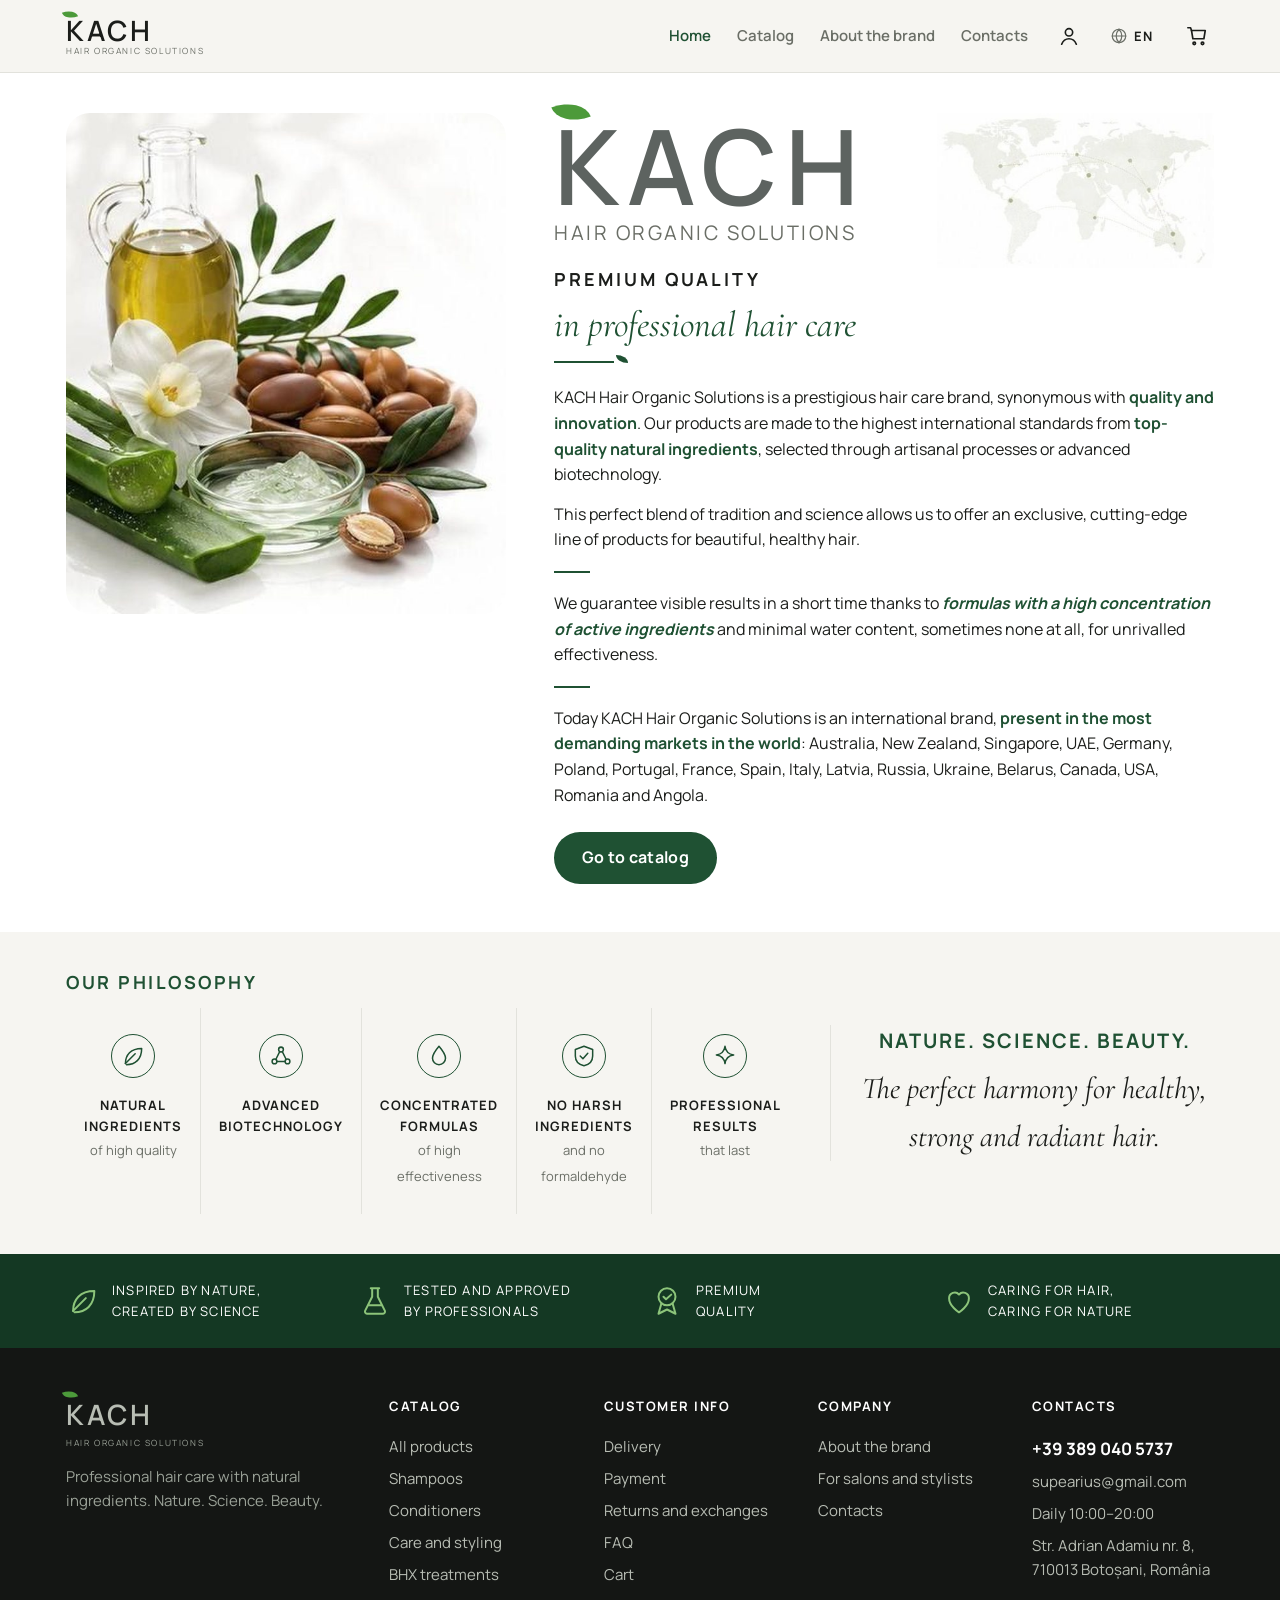
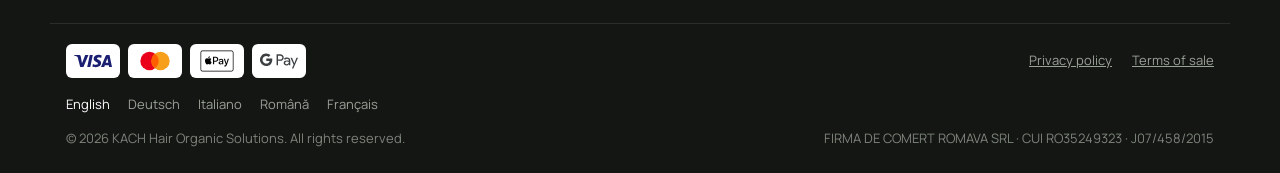
==== index.html @ 1270d690 "Цены без НДС по умолчанию; при выборе Румынии — с НДС 21% Co-Authored-By: Claude Opus 5.5 (1M contex" ====
<!doctype html>
<html lang="en">
<head>
  <meta charset="utf-8">
  <meta name="viewport" content="width=device-width, initial-scale=1">
  <title data-i18n="meta.home.title">KACH Hair Organic Solutions — professional hair care</title>
  <meta name="description" data-i18n-content="meta.home.desc" content="KACH Hair Organic Solutions: shampoos, conditioners, serums and BHX treatments made with natural ingredients.">
  <link rel="canonical" href="https://kachhair.com/">
  <meta property="og:url" content="https://kachhair.com/">
  <link rel="alternate" hreflang="en" href="https://kachhair.com/">
  <link rel="alternate" hreflang="de" href="https://kachhair.com/?lang=de">
  <link rel="alternate" hreflang="it" href="https://kachhair.com/?lang=it">
  <link rel="alternate" hreflang="ro" href="https://kachhair.com/?lang=ro">
  <link rel="alternate" hreflang="fr" href="https://kachhair.com/?lang=fr">
  <link rel="alternate" hreflang="x-default" href="https://kachhair.com/">
  <link rel="icon" href="/favicon.ico" sizes="48x48">
  <link rel="icon" type="image/png" sizes="32x32" href="/images/icons/icon-32.png">
  <link rel="icon" type="image/png" sizes="192x192" href="/images/icons/icon-192.png">
  <link rel="apple-touch-icon" sizes="180x180" href="/apple-touch-icon.png">
  <link rel="manifest" href="/site.webmanifest">
  <link rel="preconnect" href="https://fonts.googleapis.com">
  <link rel="stylesheet" href="https://fonts.googleapis.com/css2?family=Cormorant+Garamond:ital,wght@0,500;0,600;1,500&family=Manrope:wght@400;600;700&display=swap">
  <link rel="stylesheet" href="css/style.css?v=86500">
  <script src="js/i18n.js?v=86500"></script>
</head>
<body data-page="home">
  <header id="site-header"></header>
  <main>
    <section class="brand-hero">
      <div class="container brand-grid">
        <div class="brand-art"><img src="images/hero-ingredients.jpg" data-i18n-alt="home.heroAlt" alt="Argan oil, aloe vera and narcissus — natural KACH ingredients" width="688" height="784"></div>
        <div class="brand-text">
          <img class="world" src="images/world-map.jpg" alt="" aria-hidden="true">
          <div class="big-logo"><span class="logo-word">KACH</span><span class="logo-sub">Hair Organic Solutions</span></div>
          <p class="brand-kicker" data-i18n="home.kicker">Premium quality</p>
          <p class="brand-script" data-i18n="home.script">in professional hair care</p>
          <div class="leaf-rule" aria-hidden="true"></div>
          <p data-i18n="home.p1">KACH Hair Organic Solutions is a prestigious hair care brand, synonymous with <strong>quality and innovation</strong>. Our products are made to the highest international standards from <strong>top-quality natural ingredients</strong>, selected through artisanal processes or advanced biotechnology.</p>
          <p data-i18n="home.p2">This perfect blend of tradition and science allows us to offer an exclusive, cutting-edge line of products for beautiful, healthy hair.</p>
          <hr>
          <p data-i18n="home.p3">We guarantee visible results in a short time thanks to <strong><em>formulas with a high concentration of active ingredients</em></strong> and minimal water content, sometimes none at all, for unrivalled effectiveness.</p>
          <hr>
          <p data-i18n="home.p4">Today KACH Hair Organic Solutions is an international brand, <strong>present in the most demanding markets in the world</strong>: Australia, New Zealand, Singapore, UAE, Germany, Poland, Portugal, France, Spain, Italy, Latvia, Russia, Ukraine, Belarus, Canada, USA, Romania and Angola.</p>
          <a href="catalog.html" class="btn" data-i18n="Go to catalog">Go to catalog</a>
        </div>
      </div>
    </section>

    <section class="philosophy">
      <div class="container phil-grid">
        <div>
          <h2 class="phil-title" data-i18n="home.philTitle">Our philosophy</h2>
          <div class="pillars">
            <div class="pillar"><svg viewBox="0 0 24 24" fill="none" stroke="currentColor" stroke-width="1.4" stroke-linecap="round" stroke-linejoin="round" aria-hidden="true"><path d="M5 19c0-8 5-14 15-14 0 10-6 15-14 15"/><path d="M5 19 14 10"/></svg><strong data-i18n="home.pil1">Natural ingredients</strong><span data-i18n="home.pil1s">of high quality</span></div>
            <div class="pillar"><svg viewBox="0 0 24 24" fill="none" stroke="currentColor" stroke-width="1.4" stroke-linecap="round" stroke-linejoin="round" aria-hidden="true"><circle cx="6" cy="17" r="2.2"/><circle cx="18" cy="17" r="2.2"/><circle cx="12" cy="6" r="2.2"/><path d="M7.2 15.2 10.8 8M16.8 15.2 13.2 8M8.2 17h7.6"/></svg><strong data-i18n="home.pil2">Advanced biotechnology</strong></div>
            <div class="pillar"><svg viewBox="0 0 24 24" fill="none" stroke="currentColor" stroke-width="1.4" stroke-linecap="round" stroke-linejoin="round" aria-hidden="true"><path d="M12 3s6 7 6 11a6 6 0 0 1-12 0c0-4 6-11 6-11z"/></svg><strong data-i18n="home.pil3">Concentrated formulas</strong><span data-i18n="home.pil3s">of high effectiveness</span></div>
            <div class="pillar"><svg viewBox="0 0 24 24" fill="none" stroke="currentColor" stroke-width="1.4" stroke-linecap="round" stroke-linejoin="round" aria-hidden="true"><path d="M12 3 4 6v6c0 5 3.5 8 8 9 4.5-1 8-4 8-9V6z"/><path d="m8.5 12 2.5 2.5 4.5-5"/></svg><strong data-i18n="home.pil4">No harsh ingredients</strong><span data-i18n="home.pil4s">and no formaldehyde</span></div>
            <div class="pillar"><svg viewBox="0 0 24 24" fill="none" stroke="currentColor" stroke-width="1.4" stroke-linecap="round" stroke-linejoin="round" aria-hidden="true"><path d="M12 3c.6 4.6 3.4 7.4 8 8-4.6.6-7.4 3.4-8 8-.6-4.6-3.4-7.4-8-8 4.6-.6 7.4-3.4 8-8z"/></svg><strong data-i18n="home.pil5">Professional results</strong><span data-i18n="home.pil5s">that last</span></div>
          </div>
        </div>
        <div class="motto-box">
          <p class="motto-head" data-i18n="home.mottoHead">Nature. Science. Beauty.</p>
          <p class="motto" data-i18n="home.motto">The perfect harmony for healthy, strong and radiant hair.</p>
        </div>
      </div>
    </section>

    <section class="band">
      <div class="container">
        <div><svg viewBox="0 0 24 24" fill="none" stroke="currentColor" stroke-width="1.4" stroke-linecap="round" stroke-linejoin="round" aria-hidden="true"><path d="M5 19c0-8 5-14 15-14 0 10-6 15-14 15"/><path d="M5 19 14 10"/></svg><span data-i18n="home.band1">Inspired by nature,<br>created by science</span></div>
        <div><svg viewBox="0 0 24 24" fill="none" stroke="currentColor" stroke-width="1.4" stroke-linecap="round" stroke-linejoin="round" aria-hidden="true"><path d="M9 3h6M10 3v6L5 19a1.5 1.5 0 0 0 1.3 2h11.4a1.5 1.5 0 0 0 1.3-2L14 9V3"/><path d="M7.5 15h9"/></svg><span data-i18n="home.band2">Tested and approved<br>by professionals</span></div>
        <div><svg viewBox="0 0 24 24" fill="none" stroke="currentColor" stroke-width="1.4" stroke-linecap="round" stroke-linejoin="round" aria-hidden="true"><circle cx="12" cy="9" r="6"/><path d="m9.5 9 1.8 1.8L15 7.5M8 14l-2 7 6-3 6 3-2-7"/></svg><span data-i18n="home.band3">Premium<br>quality</span></div>
        <div><svg viewBox="0 0 24 24" fill="none" stroke="currentColor" stroke-width="1.4" stroke-linecap="round" stroke-linejoin="round" aria-hidden="true"><path d="M12 20s-7-4.4-7-10a4 4 0 0 1 7-2.6A4 4 0 0 1 19 10c0 5.6-7 10-7 10z"/></svg><span data-i18n="home.band4">Caring for hair,<br>caring for nature</span></div>
      </div>
    </section>
  </main>
  <footer id="site-footer"></footer>
  <script src="js/products.js?v=86500"></script>
  <script src="js/countries.js?v=86500"></script>
  <script src="js/shipping.js?v=86500"></script>
  <script src="js/vendor/supabase.js?v=86500"></script>
  <script src="js/supabase-config.js?v=86500"></script>
  <script src="js/auth.js?v=86500"></script>
  <script src="js/app.js?v=86500"></script>
</body>
</html>
---- css/style.css ----
/* Фирменные цвета KACH — меняйте здесь */
[hidden] { display: none !important; }
:root {
  --bg: #f6f5f1;        /* светлый мрамор */
  --surface: #ffffff;
  --text: #1b1d1a;
  --muted: #6a6e66;
  --green: #1f5133;     /* фирменный тёмно-зелёный */
  --green-dark: #143823;
  --green-soft: #e4ece4;
  --ink: #141614;       /* чёрные плашки */
  --line: #e2e2dc;
  --radius: 14px;
  --shadow: 0 8px 28px rgba(20, 30, 20, 0.07);
  --serif: "Cormorant Garamond", Georgia, "Times New Roman", serif;
  --sans: "Manrope", -apple-system, "Segoe UI", Roboto, Arial, sans-serif;
}

* { box-sizing: border-box; }
html { scroll-behavior: smooth; }
body { margin: 0; font-family: var(--sans); background: var(--bg); color: var(--text); line-height: 1.6; font-size: 16px; }
h1, h2, h3 { font-family: var(--serif); font-weight: 600; line-height: 1.12; text-wrap: balance; }
h1 { font-size: clamp(34px, 5.5vw, 58px); margin: 0 0 16px; }
h2 { font-size: clamp(28px, 4vw, 42px); margin: 0 0 24px; }
h3 { font-size: 23px; margin: 0 0 8px; }
a { color: inherit; }
img { max-width: 100%; display: block; }
.container { width: 100%; max-width: 1180px; margin: 0 auto; padding: 0 16px; }
.muted { color: var(--muted); }
.small { font-size: 14px; }
.section { padding: 64px 0; }
.center { text-align: center; }
.eyebrow { text-transform: uppercase; letter-spacing: 2.5px; font-size: 13px; color: var(--green); font-weight: 700; margin: 0 0 14px; }
:focus-visible { outline: 2px solid var(--green); outline-offset: 2px; }

/* Кнопки */
.btn { display: inline-block; border: 0; cursor: pointer; text-decoration: none; background: var(--green); color: #fff; padding: 13px 28px; border-radius: 999px; font: inherit; font-weight: 700; letter-spacing: .3px; transition: background .2s, transform .1s; }
.btn:hover { background: var(--green-dark); }
.btn:active { transform: scale(.97); }
.btn-small { padding: 8px 16px; font-size: 14px; }
.btn-block { display: block; width: 100%; text-align: center; }
.btn-outline { background: transparent; color: var(--green); box-shadow: inset 0 0 0 1.5px var(--green); }
.btn-outline:hover { background: var(--green); color: #fff; }
.btn-light { background: #fff; color: var(--green-dark); }
.btn-light:hover { background: var(--green-soft); }

/* Логотип */
.logo { display: inline-flex; flex-direction: column; text-decoration: none; line-height: 1; color: var(--text); }
.logo-word { font-family: var(--sans); font-weight: 600; font-size: 28px; letter-spacing: 3px; position: relative; }
.logo-word::before { content: ""; position: absolute; left: -3px; top: -6px; width: 14px; height: 9px; background: #4c9a3a; border-radius: 0 100% 0 100%; transform: rotate(-20deg); }
.logo-sub { font-size: 8.5px; letter-spacing: 1.6px; text-transform: uppercase; color: var(--muted); margin-top: 3px; }

/* Шапка */
#site-header { position: sticky; top: 0; z-index: 20; background: rgba(246, 245, 241, .94); backdrop-filter: blur(8px); border-bottom: 1px solid var(--line); }
.header-inner { display: flex; align-items: center; gap: 24px; height: 72px; }
.nav { display: flex; gap: 26px; margin-left: auto; }
.nav a { text-decoration: none; color: var(--muted); font-weight: 600; font-size: 15px; }
.nav a:hover, .nav a[aria-current="page"] { color: var(--green); }
.cart-link { position: relative; display: flex; color: var(--text); padding: 6px; }
.cart-count { position: absolute; top: -4px; right: -8px; background: var(--green); color: #fff; font-size: 12px; min-width: 20px; height: 20px; border-radius: 10px; display: grid; place-items: center; padding: 0 5px; }
.cart-count[hidden] { display: none; }
.menu-toggle { display: none; background: none; border: 0; font-size: 24px; cursor: pointer; color: var(--text); }
@media (max-width: 760px) {
  .header-inner { gap: 12px; }
  .menu-toggle { display: block; margin-left: auto; order: 2; }
  .cart-link { order: 3; }
  .nav { display: none; position: absolute; top: 72px; left: 0; right: 0; flex-direction: column; gap: 0; background: var(--bg); border-bottom: 1px solid var(--line); }
  .nav a { padding: 14px 16px; border-top: 1px solid var(--line); }
  #site-header.open .nav { display: flex; }
}

/* Главный экран */
.hero { padding: 56px 0 40px; }
.hero-inner { display: grid; grid-template-columns: 1fr 1.05fr; gap: 48px; align-items: center; }
.hero h1 em { font-style: italic; color: var(--green); font-weight: 500; }
.hero .lead { font-size: 18px; color: var(--muted); max-width: 500px; margin: 0 0 28px; }
.hero-actions { display: flex; gap: 12px; flex-wrap: wrap; }
.hero-art { border-radius: 24px; overflow: hidden; box-shadow: var(--shadow); background: #fff; }
.hero-art img { width: 100%; height: auto; }
.trust { display: flex; flex-wrap: wrap; gap: 8px 20px; margin-top: 28px; font-size: 14px; color: var(--muted); }
.trust span::before { content: "✓ "; color: var(--green); font-weight: 700; }
@media (max-width: 860px) { .hero { padding: 32px 0; } .hero-inner { grid-template-columns: 1fr; gap: 28px; } }

/* Философия */
.pillars { display: grid; grid-template-columns: repeat(5, 1fr); border-top: 1px solid var(--line); border-bottom: 1px solid var(--line); }
.pillar { padding: 26px 18px; text-align: center; border-left: 1px solid var(--line); }
.pillar:first-child { border-left: 0; }
.pillar svg { width: 40px; height: 40px; margin: 0 auto 10px; color: var(--green); }
.pillar strong { display: block; font-size: 13px; text-transform: uppercase; letter-spacing: 1px; }
.pillar span { font-size: 13px; color: var(--muted); }
@media (max-width: 900px) { .pillars { grid-template-columns: repeat(2, 1fr); } .pillar { border-left: 0; border-top: 1px solid var(--line); } .pillar:nth-child(-n+2) { border-top: 0; } }

/* Категории */
.cats { display: grid; grid-template-columns: repeat(4, 1fr); gap: 16px; }
.cat { position: relative; display: block; border-radius: var(--radius); overflow: hidden; text-decoration: none; color: #fff; aspect-ratio: 4 / 5; max-width: 100%; background: var(--ink); }
.cat img { width: 100%; height: 100%; object-fit: cover; opacity: .9; transition: transform .4s; }
.cat:hover img { transform: scale(1.04); }
.cat span { position: absolute; left: 0; right: 0; bottom: 0; padding: 40px 18px 16px; background: linear-gradient(transparent, rgba(10, 20, 12, .85)); font-family: var(--serif); font-size: 24px; font-weight: 600; }
@media (max-width: 860px) { .cats { grid-template-columns: repeat(2, 1fr); } }

/* Карточки товаров */
.grid { display: grid; grid-template-columns: repeat(4, 1fr); gap: 20px; }
@media (max-width: 1000px) { .grid { grid-template-columns: repeat(3, 1fr); } }
@media (max-width: 760px) { .grid { grid-template-columns: repeat(2, 1fr); gap: 12px; } }
.card { background: var(--surface); border-radius: var(--radius); overflow: hidden; box-shadow: var(--shadow); display: flex; flex-direction: column; transition: transform .2s; min-width: 0; }
.card:hover { transform: translateY(-3px); }
.card-image { position: relative; display: block; aspect-ratio: 4 / 5; background: #f1f0ec; }
.card-image img { width: 100%; height: 100%; object-fit: cover; }
.badge { position: absolute; top: 12px; left: 12px; background: var(--green); color: #fff; font-size: 12px; font-weight: 700; padding: 4px 10px; border-radius: 999px; }
.card-body { padding: 16px 18px 18px; display: flex; flex-direction: column; flex: 1; }
.card-body h3 { font-family: var(--sans); font-size: 17px; font-weight: 700; margin: 0 0 4px; }
.card-body h3 a { text-decoration: none; }
.card-type { font-size: 12px; color: var(--green); text-transform: uppercase; letter-spacing: 1px; font-weight: 700; margin: 0 0 6px; }
.card-sub { margin: 0 0 6px; color: var(--muted); font-size: 14px; }
.card-sizes { margin: 0 0 14px; font-size: 13px; color: var(--muted); }
.card-footer { margin-top: auto; display: flex; align-items: center; justify-content: space-between; gap: 8px; flex-wrap: wrap; }
.price { font-weight: 700; font-size: 16px; }
.price.big { font-size: 26px; margin: 4px 0 16px; }
@media (max-width: 480px) { .card-body { padding: 12px; } .card-footer .btn { width: 100%; text-align: center; } }

/* Каталог */
.chips { display: flex; gap: 8px; flex-wrap: wrap; margin-bottom: 28px; }
.chip { border: 1px solid var(--line); background: var(--surface); padding: 8px 16px; border-radius: 999px; cursor: pointer; font: inherit; font-size: 14px; font-weight: 600; color: var(--text); }
.chip.active { background: var(--green); border-color: var(--green); color: #fff; }
select, input, textarea { font: inherit; color: var(--text); background: var(--surface); border: 1px solid var(--line); border-radius: 10px; padding: 10px 12px; }

/* Страница товара */
.breadcrumbs { margin: 24px 0; font-size: 14px; color: var(--muted); }
.breadcrumbs a { color: var(--green); }
.product-layout { display: grid; grid-template-columns: 1fr 1fr; gap: 48px; align-items: start; }
.product-image { border-radius: var(--radius); overflow: hidden; background: #f1f0ec; }
.product-image img { width: 100%; height: auto; }
.product-sub { font-size: 18px; color: var(--muted); margin: -6px 0 8px; }
.sizes { display: flex; gap: 8px; flex-wrap: wrap; }
.buy-row { display: flex; gap: 12px; flex-wrap: wrap; margin: 22px 0; }
.qty { display: inline-flex; align-items: center; border: 1px solid var(--line); border-radius: 999px; background: var(--surface); }
.qty button { background: none; border: 0; width: 40px; height: 44px; font-size: 18px; cursor: pointer; color: var(--text); }
.qty input { width: 44px; border: 0; text-align: center; padding: 0; -moz-appearance: textfield; }
.qty input::-webkit-inner-spin-button { -webkit-appearance: none; }
.qty span { min-width: 28px; text-align: center; }
.specs { margin: 0 0 20px; border-top: 1px solid var(--line); }
.specs div { display: grid; grid-template-columns: 120px 1fr; gap: 12px; padding: 10px 0; border-bottom: 1px solid var(--line); }
.specs dt { color: var(--muted); font-size: 14px; }
.specs dd { margin: 0; font-size: 15px; }
.benefits { list-style: none; padding: 0; margin: 0; display: grid; grid-template-columns: 1fr 1fr; gap: 8px 16px; }
.benefits li { font-size: 14px; font-weight: 600; }
.benefits li::before { content: "✓ "; color: var(--green); }
.product-details { display: grid; grid-template-columns: 1.1fr 1fr; gap: 48px; margin-top: 56px; align-items: start; }
.details-text p { margin: 0 0 14px; }
.details-text h3 { margin-top: 28px; }
.keys { display: flex; flex-wrap: wrap; gap: 8px; }
.key { background: var(--green-soft); color: var(--green-dark); padding: 6px 12px; border-radius: 999px; font-size: 14px; font-weight: 600; }
.poster { margin: 0; }
.poster img { border-radius: var(--radius); box-shadow: var(--shadow); }
.poster figcaption { font-size: 13px; color: var(--muted); margin-top: 8px; }
@media (max-width: 860px) { .product-layout, .product-details { grid-template-columns: 1fr; gap: 24px; } .product-details { margin-top: 32px; } }

/* Корзина */
.cart-layout { display: grid; grid-template-columns: 1fr 340px; gap: 32px; align-items: start; }
.cart-list { background: var(--surface); border-radius: var(--radius); box-shadow: var(--shadow); }
.cart-row { display: grid; grid-template-columns: 64px 1fr auto auto 32px; gap: 16px; align-items: center; padding: 14px 20px; border-bottom: 1px solid var(--line); }
.cart-row:last-child { border-bottom: 0; }
.cart-thumb { border-radius: 10px; overflow: hidden; aspect-ratio: 4 / 5; }
.cart-thumb img { width: 100%; height: 100%; object-fit: cover; }
.cart-name { display: flex; flex-direction: column; min-width: 0; }
.cart-name a { text-decoration: none; }
.cart-sum { min-width: 80px; text-align: right; }
.remove { background: none; border: 0; font-size: 22px; color: var(--muted); cursor: pointer; }
.remove:hover { color: #b04a3a; }
.summary { background: var(--surface); border-radius: var(--radius); box-shadow: var(--shadow); padding: 24px; position: sticky; top: 92px; }
.row { display: flex; justify-content: space-between; gap: 12px; padding: 6px 0; }
.row.total { border-top: 1px solid var(--line); margin: 12px 0 18px; padding-top: 14px; font-weight: 700; font-size: 18px; }
@media (max-width: 860px) {
  .cart-layout { grid-template-columns: 1fr; }
  .summary { position: static; }
  .cart-row { grid-template-columns: 56px 1fr 32px; grid-template-areas: "img name rm" "img qty sum"; row-gap: 8px; padding: 14px 16px; }
  .cart-thumb { grid-area: img; } .cart-name { grid-area: name; } .remove { grid-area: rm; }
  .cart-row .qty { grid-area: qty; justify-self: start; } .cart-sum { grid-area: sum; }
}

/* Оформление заказа */
.checkout-layout { display: grid; grid-template-columns: 1fr 360px; gap: 32px; align-items: start; }
.form { background: var(--surface); border-radius: var(--radius); box-shadow: var(--shadow); padding: 28px; display: grid; gap: 18px; }
.form fieldset { border: 0; padding: 0; margin: 0; display: grid; gap: 14px; }
.form legend { font-family: var(--serif); font-size: 24px; font-weight: 600; margin-bottom: 10px; }
.field { display: grid; gap: 6px; }
.field label { font-size: 14px; color: var(--muted); }
.field-row { display: grid; grid-template-columns: 1fr 1fr; gap: 14px; }
.radio { display: flex; gap: 10px; align-items: flex-start; padding: 12px 14px; border: 1px solid var(--line); border-radius: 10px; cursor: pointer; }
.radio input { margin-top: 5px; accent-color: var(--green); }
.radio:has(input:checked) { border-color: var(--green); background: var(--green-soft); }
@media (max-width: 860px) { .checkout-layout { grid-template-columns: 1fr; } .field-row { grid-template-columns: 1fr; } .form { padding: 20px; } }

/* Пустые состояния */
.empty { text-align: center; padding: 64px 16px; }
.success-icon { width: 72px; height: 72px; border-radius: 50%; background: var(--green); color: #fff; font-size: 36px; display: grid; place-items: center; margin: 0 auto 20px; }

/* О бренде */
.about-grid { display: grid; grid-template-columns: 1fr 1fr; gap: 48px; align-items: center; }
.about-grid p { margin: 0 0 14px; }
.panel { background: var(--surface); border-radius: var(--radius); box-shadow: var(--shadow); padding: 28px; }
.panel p { margin: 0 0 10px; }
.countries { display: flex; flex-wrap: wrap; gap: 8px; margin-top: 8px; }
.countries span { border: 1px solid var(--line); background: var(--surface); border-radius: 999px; padding: 4px 12px; font-size: 14px; }
@media (max-width: 860px) { .about-grid { grid-template-columns: 1fr; gap: 24px; } }

/* Тёмная полоса */
.band { background: var(--green-dark); color: #fff; }
.band .container { display: grid; grid-template-columns: repeat(4, 1fr); gap: 20px; padding-top: 26px; padding-bottom: 26px; }
.band .container > div { font-size: 13px; text-transform: uppercase; letter-spacing: 1.2px; display: flex; gap: 12px; align-items: center; }
.band svg { flex: none; width: 34px; height: 34px; color: #8cc47a; }
@media (max-width: 860px) { .band .container { grid-template-columns: 1fr 1fr; } }

/* Баннер */
.banner { background: var(--green); color: #fff; border-radius: 24px; padding: 48px 32px; text-align: center; }
.banner h2 { margin-bottom: 10px; }
.banner p { opacity: .85; max-width: 560px; margin: 0 auto 24px; }
.motto { font-family: var(--serif); font-style: italic; font-size: clamp(22px, 3vw, 30px); }

/* Подвал */
#site-footer { background: var(--ink); color: #c9cdc5; margin-top: 40px; padding: 0 0 24px; font-size: 15px; }
.footer-top { background: var(--green-dark); color: #fff; }
.footer-top-inner { display: flex; justify-content: space-between; align-items: center; gap: 16px 32px; flex-wrap: wrap; padding-top: 22px; padding-bottom: 22px; }
.footer-top strong { display: block; font-family: var(--serif); font-size: 24px; font-weight: 600; }
.footer-top span { color: #bfd3c3; font-size: 14px; }
.socials { display: flex; gap: 10px; flex-wrap: wrap; }
.social { width: 42px; height: 42px; border-radius: 50%; display: grid; place-items: center; border: 1px solid rgba(255,255,255,.35); color: #fff; transition: background .2s; }
.social:hover { background: rgba(255,255,255,.12); }
.social svg { width: 20px; height: 20px; }
#site-footer .logo { color: #fff; }
#site-footer .logo-sub { color: #9aa197; }
.footer-note { color: #9aa197; margin: 14px 0 8px; max-width: 300px; }
.footer-made { color: #8cc47a; font-size: 13px; text-transform: uppercase; letter-spacing: 1.5px; margin: 0; }
.footer-inner { display: grid; grid-template-columns: 1.6fr repeat(4, 1fr); gap: 32px; padding-top: 48px; padding-bottom: 32px; }
.footer-inner h4 { margin: 0 0 14px; font-size: 13px; text-transform: uppercase; letter-spacing: 1.5px; color: #fff; }
.footer-inner a:not(.logo), .footer-inner span { display: block; text-decoration: none; color: #b8bdb4; padding: 4px 0; }
.footer-inner a:not(.logo):hover { color: #fff; }
.footer-inner .footer-phone { color: #fff !important; font-weight: 700; font-size: 17px; }
.footer-bottom { display: flex; justify-content: space-between; align-items: center; gap: 16px; flex-wrap: wrap; border-top: 1px solid #2a2e29; padding-top: 20px; padding-bottom: 16px; }
.pay { display: flex; gap: 8px; flex-wrap: wrap; }
.pay-badge { display: inline-flex; align-items: center; justify-content: center; width: 54px; height: 34px; padding: 6px 8px; background: #fff; border-radius: 6px; }
.pay-inline { margin: 8px 0 4px; }
.pay-inline .pay-badge { width: 46px; height: 30px; padding: 5px 7px; border: 1px solid #e3e3dc; }
.pay-badge svg { width: 100%; height: 100%; display: block; }
.legal { display: flex; gap: 20px; flex-wrap: wrap; }
.legal a { color: #9aa197; font-size: 13px; }
.legal a:hover { color: #fff; }
.copyright { display: flex; justify-content: space-between; gap: 8px 24px; flex-wrap: wrap; font-size: 13px; color: #7d847a; }
@media (max-width: 1000px) { .footer-inner { grid-template-columns: repeat(2, 1fr); } .footer-brand { grid-column: 1 / -1; } }
@media (max-width: 480px) { .footer-inner { grid-template-columns: 1fr; gap: 24px; } }

/* Страница «Покупателям» */
.info-layout { display: grid; grid-template-columns: 240px 1fr; gap: 40px; align-items: start; }
.info-nav { position: sticky; top: 92px; display: grid; gap: 4px; }
.info-nav a { text-decoration: none; color: var(--muted); padding: 6px 12px; border-radius: 8px; font-weight: 600; font-size: 15px; }
.info-nav a:hover { background: var(--green-soft); color: var(--green-dark); }
.info-block { background: var(--surface); border-radius: var(--radius); box-shadow: var(--shadow); padding: 28px; margin-bottom: 20px; scroll-margin-top: 96px; min-width: 0; }
.info-block h2 { font-size: 30px; margin-bottom: 14px; }
.info-block p, .info-block li { color: #3b3f39; }
.info-block ul { padding-left: 20px; }
.info-block details { border-top: 1px solid var(--line); padding: 12px 0; }
.info-block summary { cursor: pointer; font-weight: 700; }
.info-block details p { margin: 8px 0 0; }
.note { background: #fff8e6; border: 1px solid #f0dfb0; color: #6b5514; border-radius: 10px; padding: 10px 14px; font-size: 14px; }
@media (max-width: 860px) { .info-layout { grid-template-columns: 1fr; } .info-nav { position: static; display: flex; flex-wrap: wrap; } .info-block { padding: 20px; } }

/* Уведомление */
.toast { position: fixed; left: 50%; bottom: 24px; transform: translate(-50%, 20px); background: var(--ink); color: #fff; padding: 12px 22px; border-radius: 999px; opacity: 0; pointer-events: none; transition: .25s; z-index: 50; white-space: nowrap; }
.toast.show { opacity: 1; transform: translate(-50%, 0); }
@media (prefers-reduced-motion: reduce) { * { transition: none !important; scroll-behavior: auto !important; } }

/* Главная по плакату бренда */
.brand-hero { padding: 40px 0 48px; background: var(--surface); }
.brand-grid { display: grid; grid-template-columns: 0.8fr 1.2fr; gap: 48px; align-items: start; }
.brand-art { border-radius: 24px; overflow: hidden; position: sticky; top: 96px; }
.brand-art img { width: 100%; height: auto; }
.brand-text { position: relative; text-align: left; min-width: 0; }
.brand-text p { margin: 0 0 14px; }
.brand-text strong { color: var(--green); }
.brand-text hr { border: 0; border-top: 2px solid var(--green); width: 36px; margin: 18px 0; }
.world { position: absolute; right: 0; top: 0; width: 42%; opacity: .7; pointer-events: none; }
.big-logo { display: flex; flex-direction: column; line-height: 1; margin-bottom: 22px; position: relative; }
.big-logo .logo-word { font-size: clamp(56px, 9vw, 104px); letter-spacing: 8px; color: #5d6360; }
.big-logo .logo-word::before { width: 34px; height: 22px; left: 0; top: -12px; }
.big-logo .logo-sub { font-size: clamp(13px, 1.8vw, 20px); letter-spacing: 2.5px; margin-top: 6px; }
.brand-kicker { font-size: 18px; font-weight: 700; letter-spacing: 3px; text-transform: uppercase; margin: 0 0 2px !important; }
.brand-script { font-family: var(--serif); font-style: italic; font-size: clamp(26px, 3.4vw, 36px); color: var(--green); margin: 0 0 8px !important; }
.leaf-rule { width: 60px; height: 2px; background: var(--green); margin: 4px 0 22px; position: relative; }
.leaf-rule::after { content: ""; position: absolute; right: -14px; top: -6px; width: 12px; height: 8px; background: var(--green); border-radius: 0 100% 0 100%; }
.brand-text .btn { margin-top: 10px; }
.philosophy { padding: 40px 0; background: var(--bg); }
.phil-grid { display: grid; grid-template-columns: 1.6fr 1fr; gap: 32px; align-items: center; }
.phil-title { font-family: var(--sans); font-size: 18px; font-weight: 700; letter-spacing: 2.5px; text-transform: uppercase; color: var(--green); margin: 0 0 16px; }
.philosophy .pillars { border: 0; }
.philosophy .pillar svg { width: 44px; height: 44px; padding: 8px; border: 1.4px solid var(--green); border-radius: 50%; }
.motto-box { text-align: center; border-left: 1px solid var(--line); padding-left: 24px; }
.motto-head { font-size: 20px; font-weight: 700; letter-spacing: 2px; text-transform: uppercase; color: var(--green); margin: 0 0 8px; }
.motto-box .motto { margin: 0; }
@media (max-width: 960px) {
  .brand-grid, .phil-grid { grid-template-columns: 1fr; gap: 28px; }
  .brand-art { position: static; max-width: 520px; }
  .motto-box { border-left: 0; padding-left: 0; border-top: 1px solid var(--line); padding-top: 24px; }
}
@media (max-width: 560px) { .world { display: none; } .big-logo .logo-word { letter-spacing: 5px; } }
@media (max-width: 560px) { .band .container { grid-template-columns: 1fr; } }
[data-page="home"] #site-footer { margin-top: 0; }
[data-page="home"] .footer-top { border-top: 1px solid rgba(255,255,255,.12); }

/* Иконка кабинета */
.account-link { position: relative; display: flex; color: var(--text); padding: 6px; }
.account-link.logged svg { display: none; }
.account-initial { width: 30px; height: 30px; border-radius: 50%; background: var(--green); color: #fff; display: grid; place-items: center; font-weight: 700; font-size: 14px; }
.account-initial[hidden] { display: none; }
@media (max-width: 760px) { .account-link { order: 3; margin-left: 4px; } .cart-link { order: 4; } }

/* Избранное */
.card { position: relative; }
.fav { position: absolute; top: 10px; right: 10px; z-index: 2; width: 38px; height: 38px; border-radius: 50%; border: 0; background: rgba(255,255,255,.92); color: var(--text); display: grid; place-items: center; cursor: pointer; box-shadow: 0 2px 8px rgba(0,0,0,.08); transition: transform .15s; }
.fav:hover { transform: scale(1.08); }
.fav.on { color: #c0392b; }
.fav.on svg { fill: currentColor; }
.fav-big { position: static; width: 46px; height: 46px; border: 1px solid var(--line); box-shadow: none; background: var(--surface); }

/* Вход и регистрация */
.auth-wrap { display: grid; grid-template-columns: minmax(0, 460px) minmax(0, 1fr); gap: 48px; align-items: start; justify-content: center; }
.auth-wrap.single { grid-template-columns: minmax(0, 480px); }
.auth-card { background: var(--surface); border-radius: 20px; box-shadow: var(--shadow); padding: 32px; }
.auth-card.center { text-align: center; }
.auth-title { font-size: 36px; margin: 18px 0 18px; }
.auth-tabs { display: grid; grid-template-columns: 1fr 1fr; background: var(--bg); border-radius: 999px; padding: 4px; }
.auth-tabs button { border: 0; background: none; padding: 10px; border-radius: 999px; font: inherit; font-weight: 700; color: var(--muted); cursor: pointer; }
.auth-tabs button.active { background: var(--surface); color: var(--green-dark); box-shadow: 0 1px 4px rgba(0,0,0,.08); }
.btn-google { width: 100%; display: flex; align-items: center; justify-content: center; gap: 10px; border: 1px solid var(--line); background: var(--surface); border-radius: 999px; padding: 12px; font: inherit; font-weight: 700; cursor: pointer; color: var(--text); }
.btn-google:hover { background: var(--bg); }
.btn-google:disabled, .btn:disabled { opacity: .6; cursor: wait; }
.or { display: flex; align-items: center; gap: 12px; color: var(--muted); font-size: 13px; margin: 18px 0; }
.or::before, .or::after { content: ""; flex: 1; border-top: 1px solid var(--line); }
.auth-form { display: grid; gap: 14px; }
.auth-form input:not([type="checkbox"]), .cab-form input { width: 100%; }
.pass-wrap { position: relative; }
.pass-wrap input { padding-right: 90px; }
.pass-toggle { position: absolute; right: 6px; top: 50%; transform: translateY(-50%); border: 0; background: none; color: var(--green); font: inherit; font-size: 13px; font-weight: 700; cursor: pointer; padding: 6px 8px; }
.check { display: flex; gap: 8px; align-items: flex-start; }
.check input { margin-top: 4px; accent-color: var(--green); }
.form-msg { margin: 0; font-size: 14px; min-height: 0; }
.form-msg.err { color: #b03a2e; background: #fbecea; padding: 10px 12px; border-radius: 8px; }
.form-msg.ok { color: var(--green-dark); background: var(--green-soft); padding: 10px 12px; border-radius: 8px; }
.auth-foot { text-align: center; margin: 16px 0 0; }
.link { border: 0; background: none; color: var(--green); font: inherit; font-weight: 600; cursor: pointer; padding: 0; text-decoration: underline; text-underline-offset: 3px; }
.link.danger { color: #b03a2e; }
.auth-perks { padding-top: 24px; }
.auth-perks h2 { font-size: 30px; }
.auth-perks ul { list-style: none; padding: 0; margin: 0; display: grid; gap: 18px; }
.auth-perks li { display: grid; gap: 2px; padding-left: 28px; position: relative; }
.auth-perks li::before { content: "✓"; position: absolute; left: 0; top: 0; color: var(--green); font-weight: 700; }
.auth-perks span { color: var(--muted); font-size: 15px; }
.login-hint { background: var(--green-soft); border-radius: 10px; padding: 10px 14px; margin: 0; font-size: 14px; }
.login-hint[hidden] { display: none; }
@media (max-width: 860px) { .auth-wrap { grid-template-columns: minmax(0, 1fr); gap: 28px; } .auth-card { padding: 22px; } .auth-perks { padding-top: 0; } }

/* Кабинет */
.cab-head { display: flex; align-items: center; gap: 16px; margin-bottom: 28px; }
.cab-head h1 { margin: 0; font-size: clamp(30px, 4vw, 44px); }
.cab-head p { margin: 0; }
.avatar { width: 64px; height: 64px; border-radius: 50%; background: var(--green); color: #fff; display: grid; place-items: center; font-size: 26px; font-weight: 700; flex: none; }
.cab-layout { display: grid; grid-template-columns: 240px minmax(0, 1fr); gap: 32px; align-items: start; }
.cab-nav { display: grid; gap: 4px; background: var(--surface); border-radius: var(--radius); box-shadow: var(--shadow); padding: 12px; position: sticky; top: 92px; }
.cab-nav a { text-decoration: none; padding: 10px 14px; border-radius: 10px; font-weight: 600; color: var(--muted); }
.cab-nav a:hover { background: var(--bg); color: var(--text); }
.cab-nav a.active { background: var(--green-soft); color: var(--green-dark); }
.cab-nav .logout { text-align: left; padding: 10px 14px; color: #b03a2e; text-decoration: none; border-top: 1px solid var(--line); margin-top: 6px; border-radius: 0; }
.cab-body { background: var(--surface); border-radius: var(--radius); box-shadow: var(--shadow); padding: 28px; min-width: 0; }
.cab-body h2 { font-size: 30px; margin-bottom: 18px; }
.cab-empty { text-align: center; padding: 32px 0; color: var(--muted); }
.cab-form { display: grid; gap: 14px; max-width: 520px; }
.cab-form h3 { margin: 18px 0 0; }
.cab-sub { border-top: 1px solid var(--line); margin-top: 28px; padding-top: 20px; display: grid; gap: 8px; justify-items: start; max-width: 520px; }
.cab-sub h3, .cab-sub p { margin: 0; }
.grid-3 { grid-template-columns: repeat(3, minmax(0, 1fr)); }
.order { border: 1px solid var(--line); border-radius: 12px; padding: 16px 18px; margin-bottom: 14px; }
.order header, .order footer { display: flex; justify-content: space-between; gap: 12px; flex-wrap: wrap; align-items: center; }
.order ul { list-style: none; padding: 0; margin: 12px 0; display: grid; gap: 6px; }
.order li { display: flex; justify-content: space-between; gap: 12px; font-size: 15px; }
.order footer { border-top: 1px solid var(--line); padding-top: 10px; }
.status { font-size: 13px; font-weight: 700; padding: 4px 10px; border-radius: 999px; background: #fff3d6; color: #7a5a0c; }
.status-confirmed, .status-shipped { background: #e3eefc; color: #234e8a; }
.status-done, .status-paid { background: var(--green-soft); color: var(--green-dark); }
.status-cancelled { background: #f3e1df; color: #8e2f24; }
.addr-list { display: grid; gap: 10px; margin-bottom: 8px; }
.addr { display: flex; justify-content: space-between; gap: 12px; flex-wrap: wrap; border: 1px solid var(--line); border-radius: 12px; padding: 14px 16px; }
.addr p { margin: 4px 0 0; }
.addr-actions { display: flex; gap: 16px; align-items: center; }
.pill { font-size: 12px; background: var(--green-soft); color: var(--green-dark); padding: 2px 8px; border-radius: 999px; font-weight: 700; }
@media (max-width: 1000px) { .grid-3 { grid-template-columns: repeat(2, minmax(0, 1fr)); } }
@media (max-width: 860px) {
  .cab-layout { grid-template-columns: minmax(0, 1fr); gap: 16px; }
  .cab-nav { position: static; display: flex; overflow-x: auto; padding: 6px; }
  .cab-nav a, .cab-nav .logout { white-space: nowrap; border-top: 0; margin: 0; }
  .cab-body { padding: 20px; }
}

/* Онлайн-оплата */
.pay-test { font-size: 13px; background: #fff3d6; color: #7a5a0c; padding: 8px 12px; border-radius: 10px; margin: 0 0 10px; }
.pay-screen { max-width: 460px; margin: 0 auto; }
.pay-actions { display: grid; gap: 12px; margin: 22px 0 12px; }
.pay-actions #paypal-buttons:empty { display: none; }

/* Плакат товара (HTML-версия фирменного плаката) */
.poster-card { margin: 0; display: grid; grid-template-columns: 0.9fr 1.1fr; background: #f1efe9; border-radius: var(--radius); box-shadow: var(--shadow); overflow: hidden; align-self: start; }
.pc-photo { position: relative; background: #eceae4; }
.pc-photo img { width: 100%; height: 100%; object-fit: cover; }
.pc-body { padding: 26px 24px 20px; }
.pc-logo { font-family: var(--sans); font-weight: 700; font-size: 26px; letter-spacing: 0.04em; line-height: 1; color: var(--ink); }
.pc-logo small { display: block; font-size: 8px; letter-spacing: 0.18em; font-weight: 600; margin-top: 4px; color: var(--muted); }
.pc-name { font-family: var(--sans); font-weight: 800; font-size: clamp(24px, 3vw, 34px); text-transform: uppercase; letter-spacing: 0.01em; margin: 22px 0 8px; color: var(--ink); }
.pc-sub { display: inline-block; background: var(--ink); color: #fff; font-size: 11px; font-weight: 700; letter-spacing: 0.08em; text-transform: uppercase; padding: 5px 10px; border-left: 4px solid #6fa04a; }
.pc-short { font-size: 14px; line-height: 1.5; margin: 16px 0 14px; color: #33372f; }
.pc-ben { list-style: none; margin: 0; padding: 0; display: grid; gap: 10px; }
.pc-ben li { display: flex; align-items: center; gap: 10px; font-size: 14px; font-weight: 600; color: var(--ink); }
.pc-ben svg { flex: none; width: 30px; height: 30px; padding: 5px; border: 1.5px solid var(--ink); border-radius: 50%; color: var(--green); }
.pc-bar { grid-column: 1 / -1; display: flex; flex-wrap: wrap; gap: 10px 22px; align-items: center; background: var(--ink); color: #fff; padding: 14px 20px; font-size: 13px; }
.pc-bar span { display: block; font-size: 10px; letter-spacing: 0.12em; text-transform: uppercase; color: #a9b0a4; }
.pc-bar .pc-hair { flex: 1 1 220px; }
.pc-bar .pc-mx strong { font-family: var(--serif); font-style: italic; font-size: 18px; color: #9fcf7c; }
@media (max-width: 560px) {
  .poster-card { grid-template-columns: 1fr; }
  .pc-photo { aspect-ratio: 4 / 3; }
}
.pc-bar .pc-ph { text-transform: none; }
@media (max-width: 560px) { .pc-photo { aspect-ratio: 1 / 1; } .pc-photo img { object-position: center 20%; } }
.field-hint { display: block; font-size: 12px; color: var(--muted); margin-top: 4px; }
select { font: inherit; }
#addr-fields, #ad-fields { display: grid; gap: 14px; }
.field-hint { margin-top: -2px; }
.cab-form select { width: 100%; }
@media (max-width: 560px) { #addr-fields .field-row { grid-template-columns: 1fr; } }
.cab-count { display: inline-grid; place-items: center; min-width: 22px; height: 22px; padding: 0 6px; margin-left: 8px; border-radius: 999px; background: var(--green); color: #fff; font-size: 12px; font-weight: 700; line-height: 1; vertical-align: 1px; }
.cab-nav a.active .cab-count { background: var(--green-dark); }

.sr-only { position: absolute; width: 1px; height: 1px; overflow: hidden; clip: rect(0 0 0 0); white-space: nowrap; }

.price.sold-out { color: #8a8f87; font-size: 14px; font-weight: 600; }
#buy[disabled] { cursor: not-allowed; }
.vat-note { font-size: 12px; color: #8a8f87; margin: 4px 0 0; }
.vat-center { text-align: center; margin-top: 24px; }
#price + .vat-note { margin: -16px 0 14px; }
.summary .vat-note { margin: 2px 0 14px; text-align: right; }

/* Выбор языка */
.i18n-wait body { opacity: 0; }
.lang-switch { position: relative; display: flex; align-items: center; gap: 4px; color: var(--muted); cursor: pointer; }
.lang-switch svg { flex: none; pointer-events: none; }
.lang-switch select { appearance: none; -webkit-appearance: none; background: transparent; border: 0; font: inherit; font-weight: 700; font-size: 13px; letter-spacing: .5px; color: var(--text); padding: 6px 2px; cursor: pointer; }
.lang-switch select:focus-visible { outline: 2px solid var(--green); border-radius: 4px; }
.lang-switch:hover, .lang-switch:hover select { color: var(--green); }
@media (max-width: 980px) and (min-width: 761px) { .header-inner { gap: 16px; } .nav { gap: 16px; } .nav a { font-size: 14px; } }
@media (max-width: 760px) { .lang-switch { order: 3; } .account-link { order: 4; } .cart-link { order: 5; } }
.footer-langs { display: flex; flex-wrap: wrap; gap: 6px 18px; padding-bottom: 14px; font-size: 13px; }
.footer-langs a { color: #9aa197; text-decoration: none; }
.footer-langs a:hover, .footer-langs a[aria-current] { color: #fff; }
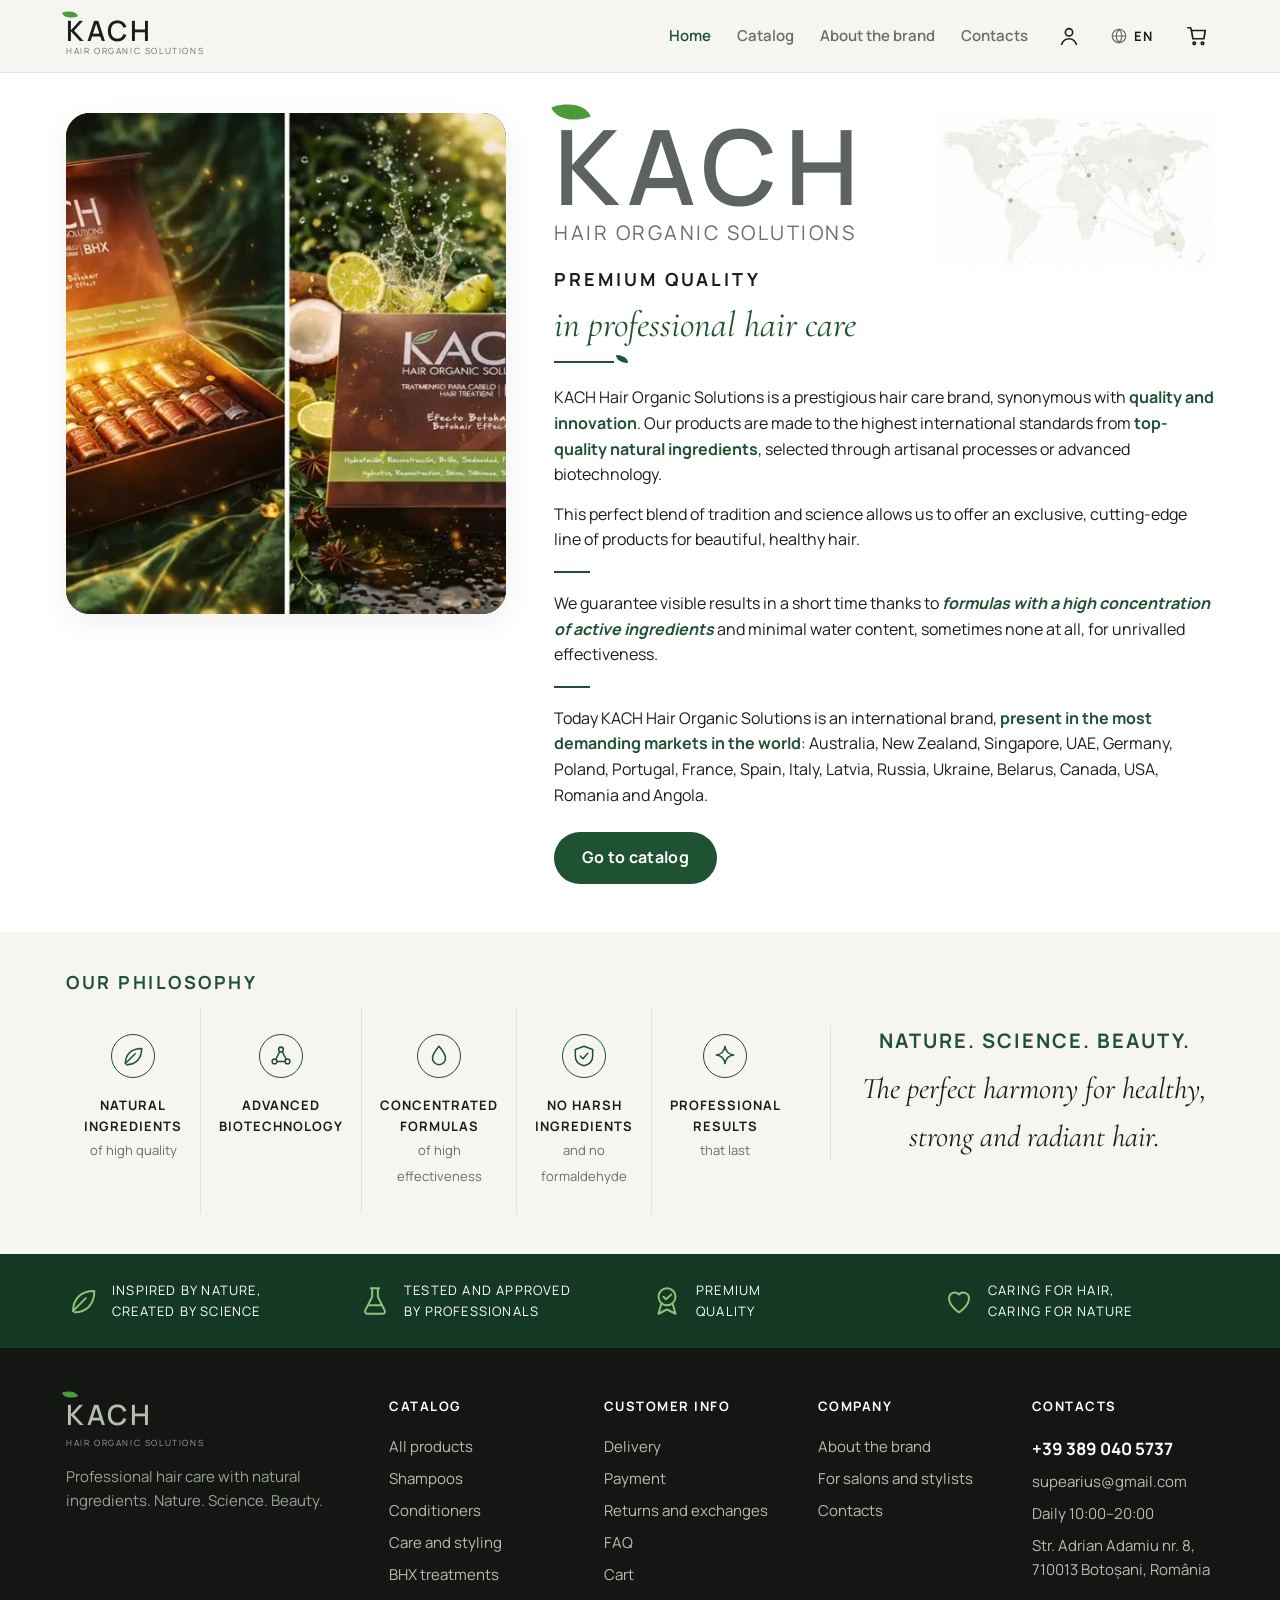
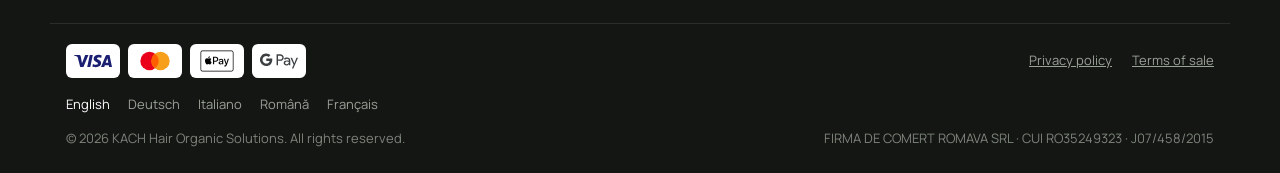
==== commit de50362c: "Home page: promo video (muted autoplay loop) instead of hero photo Co-Authored-By: Claude Opus 5.5 <" ====
--- a/index.html
+++ b/index.html
@@ -20,15 +20,15 @@
   <link rel="manifest" href="/site.webmanifest">
   <link rel="preconnect" href="https://fonts.googleapis.com">
   <link rel="stylesheet" href="https://fonts.googleapis.com/css2?family=Cormorant+Garamond:ital,wght@0,500;0,600;1,500&family=Manrope:wght@400;600;700&display=swap">
-  <link rel="stylesheet" href="css/style.css?v=86500">
-  <script src="js/i18n.js?v=86500"></script>
+  <link rel="stylesheet" href="css/style.css?v=86901">
+  <script src="js/i18n.js?v=86901"></script>
 </head>
 <body data-page="home">
   <header id="site-header"></header>
   <main>
     <section class="brand-hero">
       <div class="container brand-grid">
-        <div class="brand-art"><img src="images/hero-ingredients.jpg" data-i18n-alt="home.heroAlt" alt="Argan oil, aloe vera and narcissus — natural KACH ingredients" width="688" height="784"></div>
+        <div class="brand-art brand-video"><video id="promo" src="images/video/kach-promo.mp4?v=86901" poster="images/video/kach-promo-poster.jpg?v=86901" width="848" height="560" muted loop playsinline autoplay preload="auto" aria-label="KACH Hair Organic Solutions products"></video></div>
         <div class="brand-text">
           <img class="world" src="images/world-map.jpg" alt="" aria-hidden="true">
           <div class="big-logo"><span class="logo-word">KACH</span><span class="logo-sub">Hair Organic Solutions</span></div>
@@ -75,12 +75,23 @@
     </section>
   </main>
   <footer id="site-footer"></footer>
-  <script src="js/products.js?v=86500"></script>
-  <script src="js/countries.js?v=86500"></script>
-  <script src="js/shipping.js?v=86500"></script>
-  <script src="js/vendor/supabase.js?v=86500"></script>
-  <script src="js/supabase-config.js?v=86500"></script>
-  <script src="js/auth.js?v=86500"></script>
-  <script src="js/app.js?v=86500"></script>
+  <script src="js/products.js?v=86901"></script>
+  <script src="js/countries.js?v=86901"></script>
+  <script src="js/shipping.js?v=86901"></script>
+  <script src="js/vendor/supabase.js?v=86901"></script>
+  <script src="js/supabase-config.js?v=86901"></script>
+  <script src="js/auth.js?v=86901"></script>
+  <script src="js/app.js?v=86901"></script>
+  <script>
+    (function () {
+      var v = document.getElementById('promo');
+      if (!v) return;
+      if (window.matchMedia && matchMedia('(prefers-reduced-motion: reduce)').matches) { v.removeAttribute('autoplay'); v.pause(); v.controls = true; return; }
+      if (!('IntersectionObserver' in window)) return;
+      new IntersectionObserver(function (e) {
+        if (e[0].isIntersecting) { var p = v.play(); if (p && p.catch) p.catch(function () {}); } else v.pause();
+      }, { threshold: 0.25 }).observe(v);
+    })();
+  </script>
 </body>
 </html>
--- a/css/style.css
+++ b/css/style.css
@@ -116,6 +116,8 @@
 .card-footer { margin-top: auto; display: flex; align-items: center; justify-content: space-between; gap: 8px; flex-wrap: wrap; }
 .price { font-weight: 700; font-size: 16px; }
 .price.big { font-size: 26px; margin: 4px 0 16px; }
+.price .old-price { color: #c0392b; font-weight: 600; font-size: .85em; text-decoration: line-through; margin-right: 4px; }
+.price .new-price { color: #2e8b3d; }
 @media (max-width: 480px) { .card-body { padding: 12px; } .card-footer .btn { width: 100%; text-align: center; } }
 
 /* Каталог */
@@ -458,3 +460,8 @@
 .footer-langs { display: flex; flex-wrap: wrap; gap: 6px 18px; padding-bottom: 14px; font-size: 13px; }
 .footer-langs a { color: #9aa197; text-decoration: none; }
 .footer-langs a:hover, .footer-langs a[aria-current] { color: #fff; }
+
+/* Видео вместо фото на главной */
+.brand-video { background: #000; aspect-ratio: 688 / 784; box-shadow: var(--shadow); }
+.brand-video video { display: block; width: 100%; height: 100%; object-fit: cover; }
+@media (max-width: 960px) { .brand-video { aspect-ratio: 848 / 560; max-width: 640px; } }
